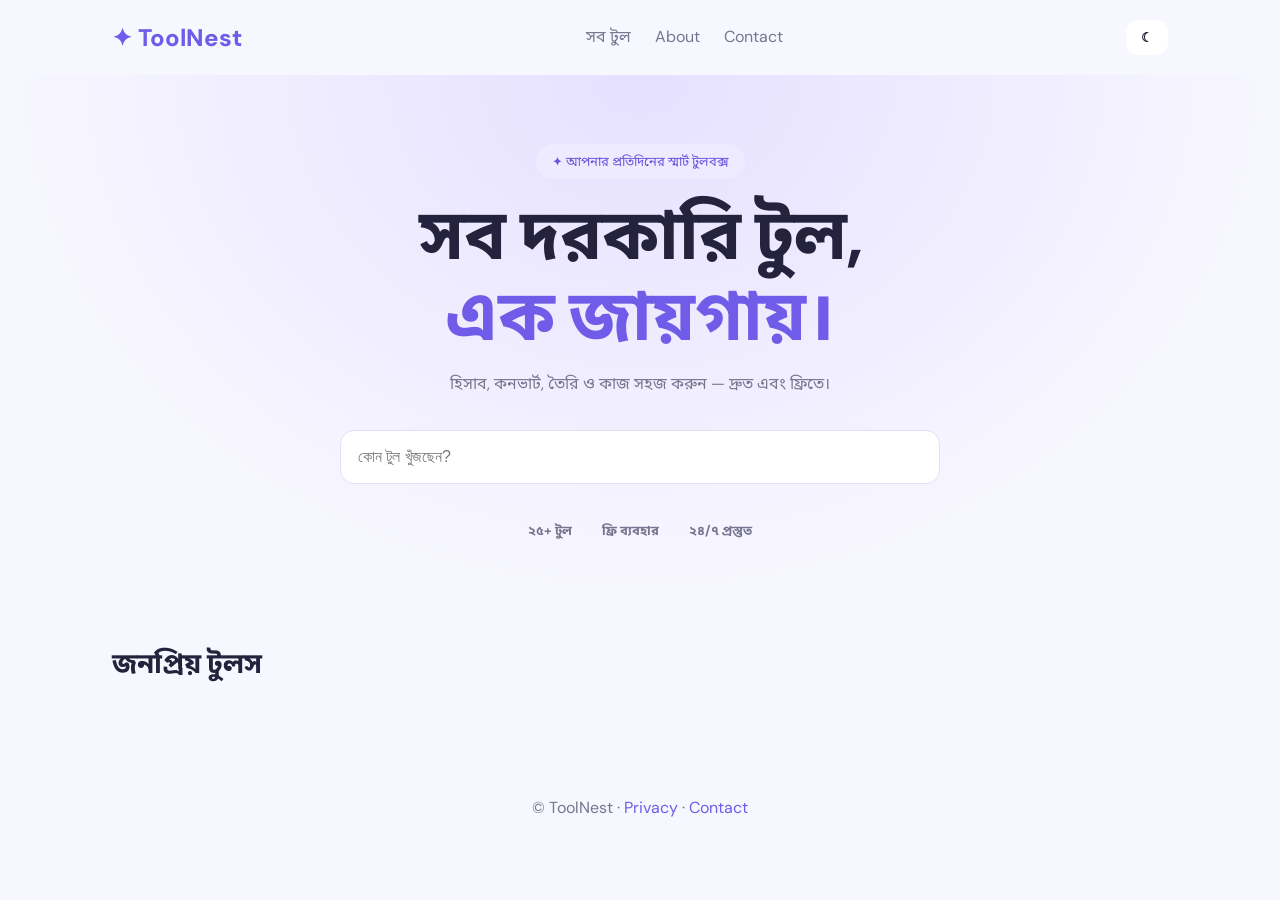
==== index.html @ 1d4c2e09 "Add files via upload" ====
<!doctype html>
<html lang="bn"><head><meta charset="utf-8"><meta name="viewport" content="width=device-width,initial-scale=1">
<title>ToolNest — দরকারি সব টুল এক জায়গায়</title><link rel="stylesheet" href="style.css"></head>
<body><header><a class="logo" href="#">✦ ToolNest</a><nav><a href="#tools">সব টুল</a><a href="about.html">About</a><a href="contact.html">Contact</a></nav><button id="theme">☾</button></header>
<section class="hero"><span class="tag">✦ আপনার প্রতিদিনের স্মার্ট টুলবক্স</span><h1>সব দরকারি টুল,<br><em>এক জায়গায়।</em></h1><p>হিসাব, কনভার্ট, তৈরি ও কাজ সহজ করুন — দ্রুত এবং ফ্রিতে।</p><input id="search" placeholder="কোন টুল খুঁজছেন?"><div class="stats"><b>২৫+ টুল</b><b>ফ্রি ব্যবহার</b><b>২৪/৭ প্রস্তুত</b></div></section>
<main id="tools"><h2>জনপ্রিয় টুলস</h2><div id="categories"></div><div id="grid" class="grid"></div></main>
<footer>© <span id="year"></span> ToolNest · <a href="privacy.html">Privacy</a> · <a href="contact.html">Contact</a></footer>
<div id="modal" class="overlay hidden"><section class="dialog"><button id="close" class="close">×</button><h2 id="toolTitle"></h2><p id="desc"></p><div id="fields"></div><button id="run">হিসাব করুন</button><div id="result"></div></section></div>
<script src="script.js"></script></body></html>
---- style.css ----
@import url('https://fonts.googleapis.com/css2?family=DM+Sans:wght@400;600;700;800&family=Noto+Sans+Bengali:wght@400;500;700&display=swap');
:root{--bg:#f7f7ff;--card:#fff;--ink:#24223c;--muted:#77758f;--purple:#705ce8}*{box-sizing:border-box}body{margin:0;background:var(--bg);color:var(--ink);font-family:'DM Sans','Noto Sans Bengali',sans-serif}body.dark{--bg:#151529;--card:#23233d;--ink:#f7f5ff;--muted:#b8b5ce}header{height:75px;max-width:1100px;margin:auto;padding:0 22px;display:flex;align-items:center;justify-content:space-between}.logo{font-size:24px;font-weight:800;color:var(--purple);text-decoration:none}nav{display:flex;gap:24px}a{color:var(--purple);text-decoration:none}nav a{color:var(--muted)}button{cursor:pointer;border:0;border-radius:12px;padding:10px 15px;background:var(--purple);color:white;font-weight:700}#theme{background:var(--card);color:var(--ink)}.hero{text-align:center;padding:75px 20px 65px;background:radial-gradient(ellipse at top,#e6e0ff,transparent 70%)}.tag{background:#eeeaff;color:#6854dc;padding:9px 16px;border-radius:30px;font-size:13px}.hero h1{font-size:clamp(42px,7vw,70px);line-height:1.15;margin:25px 0 12px}.hero em{font-style:normal;color:var(--purple)}.hero p{color:var(--muted)}#search{width:min(600px,95%);padding:17px;border:1px solid #e2def5;border-radius:14px;margin:18px auto;font-size:16px}.stats{display:flex;justify-content:center;gap:30px;color:var(--muted);font-size:13px;margin-top:20px}main{max-width:1100px;margin:40px auto;padding:0 22px}h2{font-size:28px}#categories{display:flex;gap:8px;overflow:auto;margin:20px 0}#categories button{background:var(--card);color:var(--muted);white-space:nowrap;border:1px solid #e7e4f3}#categories button.active{background:var(--purple);color:white}.grid{display:grid;grid-template-columns:repeat(4,1fr);gap:15px}.tool{background:var(--card);padding:20px;border:1px solid #eae8f3;border-radius:17px;text-align:left;color:var(--ink);min-height:140px}.tool:hover{transform:translateY(-3px);box-shadow:0 12px 30px #5144a51c}.ico{font-size:25px}.tool h3{margin:12px 0 5px}.tool p{font-size:12px;color:var(--muted);margin:0;line-height:1.5}footer{text-align:center;padding:30px;color:var(--muted)}.overlay{position:fixed;inset:0;background:#111126aa;display:grid;place-items:center;padding:18px}.hidden{display:none!important}.dialog{position:relative;background:var(--card);color:var(--ink);padding:30px;border-radius:20px;width:min(500px,100%);max-height:90vh;overflow:auto}.close{position:absolute;right:15px;top:15px;background:#eeeaff;color:#4b3cb5;font-size:20px}#fields{display:grid;gap:12px;margin:20px 0}#fields label{display:grid;gap:6px;font-size:13px;color:var(--muted)}#fields input,#fields textarea,#fields select{padding:12px;border:1px solid #ddd9ed;border-radius:10px;background:var(--bg);color:var(--ink);font:inherit}#result{margin-top:18px;padding:14px;border-radius:12px;background:var(--bg);line-height:1.7;overflow-wrap:anywhere}@media(max-width:800px){.grid{grid-template-columns:repeat(2,1fr)}}@media(max-width:480px){nav{display:none}.grid{grid-template-columns:1fr}.hero{padding-top:55px}.stats{gap:12px;font-size:11px}}
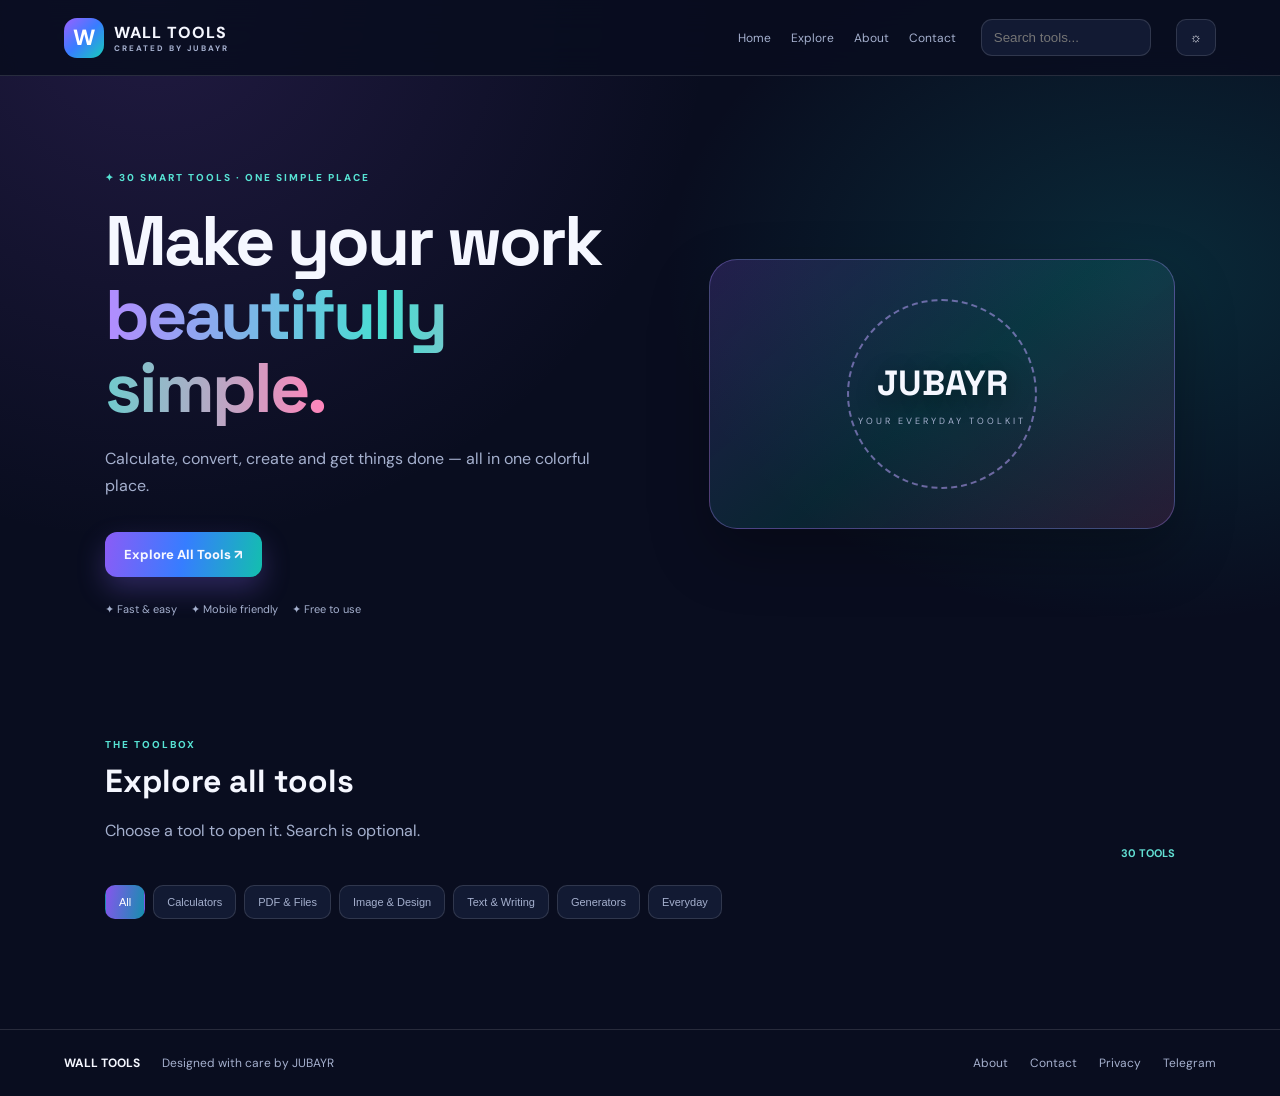
==== commit acd183ec: "Add files via upload" ====
--- a/index.html
+++ b/index.html
@@ -1,9 +1,9 @@
 <!doctype html>
-<html lang="bn"><head><meta charset="utf-8"><meta name="viewport" content="width=device-width,initial-scale=1">
-<title>ToolNest — দরকারি সব টুল এক জায়গায়</title><link rel="stylesheet" href="style.css"></head>
-<body><header><a class="logo" href="#">✦ ToolNest</a><nav><a href="#tools">সব টুল</a><a href="about.html">About</a><a href="contact.html">Contact</a></nav><button id="theme">☾</button></header>
-<section class="hero"><span class="tag">✦ আপনার প্রতিদিনের স্মার্ট টুলবক্স</span><h1>সব দরকারি টুল,<br><em>এক জায়গায়।</em></h1><p>হিসাব, কনভার্ট, তৈরি ও কাজ সহজ করুন — দ্রুত এবং ফ্রিতে।</p><input id="search" placeholder="কোন টুল খুঁজছেন?"><div class="stats"><b>২৫+ টুল</b><b>ফ্রি ব্যবহার</b><b>২৪/৭ প্রস্তুত</b></div></section>
-<main id="tools"><h2>জনপ্রিয় টুলস</h2><div id="categories"></div><div id="grid" class="grid"></div></main>
-<footer>© <span id="year"></span> ToolNest · <a href="privacy.html">Privacy</a> · <a href="contact.html">Contact</a></footer>
-<div id="modal" class="overlay hidden"><section class="dialog"><button id="close" class="close">×</button><h2 id="toolTitle"></h2><p id="desc"></p><div id="fields"></div><button id="run">হিসাব করুন</button><div id="result"></div></section></div>
-<script src="script.js"></script></body></html>+<html lang="en"><head><meta charset="utf-8"><meta name="viewport" content="width=device-width,initial-scale=1"><meta name="theme-color" content="#090d1f"><title>WALL TOOLS | JUBAYR</title><meta name="description" content="30 useful tools in one place."><link rel="stylesheet" href="style.css"></head>
+<body>
+<header class="top"><a class="brand" href="index.html"><span class="logo">W</span><span>WALL TOOLS<small>CREATED BY JUBAYR</small></span></a><nav><a href="index.html">Home</a><a href="#tools">Explore</a><a href="about.html">About</a><a href="contact.html">Contact</a></nav><input id="search" class="search" placeholder="Search tools..." aria-label="Search tools"><button id="theme" class="theme" aria-label="Toggle theme">☼</button></header>
+<main><section class="hero"><div><p class="eyebrow">✦ 30 SMART TOOLS · ONE SIMPLE PLACE</p><h1>Make your work<br><span>beautifully simple.</span></h1><p class="intro">Calculate, convert, create and get things done — all in one colorful place.</p><a class="cta" href="#tools">Explore All Tools ↗</a><p class="note">✦ Fast & easy　 ✦ Mobile friendly　 ✦ Free to use</p></div><div class="art"><div class="orb"></div><strong>JUBAYR</strong><small>YOUR EVERYDAY TOOLKIT</small></div></section>
+<section class="section" id="tools"><div class="heading"><div><p class="eyebrow">THE TOOLBOX</p><h2>Explore all tools</h2><p class="muted">Choose a tool to open it. Search is optional.</p></div><b id="count">30 TOOLS</b></div>
+<div class="filters"><button class="active" data-cat="All">All</button><button data-cat="Calculators">Calculators</button><button data-cat="PDF & Files">PDF & Files</button><button data-cat="Image & Design">Image & Design</button><button data-cat="Text & Writing">Text & Writing</button><button data-cat="Generators">Generators</button><button data-cat="Everyday">Everyday</button></div><div class="grid" id="grid"></div><p id="empty" class="muted" hidden>No matching tools found.</p></section></main>
+<footer><b>WALL TOOLS</b><span>Designed with care by JUBAYR</span><a href="about.html">About</a><a href="contact.html">Contact</a><a href="privacy.html">Privacy</a><a href="https://t.me/jubayr1220" target="_blank" rel="noopener">Telegram</a></footer>
+<div class="backdrop" id="modal" hidden><section class="modal"><button id="close" class="close">✕</button><div id="toolIcon" class="modalicon">✦</div><p class="eyebrow" id="toolCat"></p><h2 id="toolName"></h2><p id="toolDesc" class="muted"></p><div id="work"></div></section></div><script src="app.js"></script></body></html>
--- a/style.css
+++ b/style.css
@@ -1,2 +1,2 @@
-@import url('https://fonts.googleapis.com/css2?family=DM+Sans:wght@400;600;700;800&family=Noto+Sans+Bengali:wght@400;500;700&display=swap');
-:root{--bg:#f7f7ff;--card:#fff;--ink:#24223c;--muted:#77758f;--purple:#705ce8}*{box-sizing:border-box}body{margin:0;background:var(--bg);color:var(--ink);font-family:'DM Sans','Noto Sans Bengali',sans-serif}body.dark{--bg:#151529;--card:#23233d;--ink:#f7f5ff;--muted:#b8b5ce}header{height:75px;max-width:1100px;margin:auto;padding:0 22px;display:flex;align-items:center;justify-content:space-between}.logo{font-size:24px;font-weight:800;color:var(--purple);text-decoration:none}nav{display:flex;gap:24px}a{color:var(--purple);text-decoration:none}nav a{color:var(--muted)}button{cursor:pointer;border:0;border-radius:12px;padding:10px 15px;background:var(--purple);color:white;font-weight:700}#theme{background:var(--card);color:var(--ink)}.hero{text-align:center;padding:75px 20px 65px;background:radial-gradient(ellipse at top,#e6e0ff,transparent 70%)}.tag{background:#eeeaff;color:#6854dc;padding:9px 16px;border-radius:30px;font-size:13px}.hero h1{font-size:clamp(42px,7vw,70px);line-height:1.15;margin:25px 0 12px}.hero em{font-style:normal;color:var(--purple)}.hero p{color:var(--muted)}#search{width:min(600px,95%);padding:17px;border:1px solid #e2def5;border-radius:14px;margin:18px auto;font-size:16px}.stats{display:flex;justify-content:center;gap:30px;color:var(--muted);font-size:13px;margin-top:20px}main{max-width:1100px;margin:40px auto;padding:0 22px}h2{font-size:28px}#categories{display:flex;gap:8px;overflow:auto;margin:20px 0}#categories button{background:var(--card);color:var(--muted);white-space:nowrap;border:1px solid #e7e4f3}#categories button.active{background:var(--purple);color:white}.grid{display:grid;grid-template-columns:repeat(4,1fr);gap:15px}.tool{background:var(--card);padding:20px;border:1px solid #eae8f3;border-radius:17px;text-align:left;color:var(--ink);min-height:140px}.tool:hover{transform:translateY(-3px);box-shadow:0 12px 30px #5144a51c}.ico{font-size:25px}.tool h3{margin:12px 0 5px}.tool p{font-size:12px;color:var(--muted);margin:0;line-height:1.5}footer{text-align:center;padding:30px;color:var(--muted)}.overlay{position:fixed;inset:0;background:#111126aa;display:grid;place-items:center;padding:18px}.hidden{display:none!important}.dialog{position:relative;background:var(--card);color:var(--ink);padding:30px;border-radius:20px;width:min(500px,100%);max-height:90vh;overflow:auto}.close{position:absolute;right:15px;top:15px;background:#eeeaff;color:#4b3cb5;font-size:20px}#fields{display:grid;gap:12px;margin:20px 0}#fields label{display:grid;gap:6px;font-size:13px;color:var(--muted)}#fields input,#fields textarea,#fields select{padding:12px;border:1px solid #ddd9ed;border-radius:10px;background:var(--bg);color:var(--ink);font:inherit}#result{margin-top:18px;padding:14px;border-radius:12px;background:var(--bg);line-height:1.7;overflow-wrap:anywhere}@media(max-width:800px){.grid{grid-template-columns:repeat(2,1fr)}}@media(max-width:480px){nav{display:none}.grid{grid-template-columns:1fr}.hero{padding-top:55px}.stats{gap:12px;font-size:11px}}+@import url('https://fonts.googleapis.com/css2?family=DM+Sans:wght@400;500;600;700;800&family=Space+Grotesk:wght@500;600;700&display=swap');
+:root{--bg:#090d1f;--panel:#121a33;--panel2:#1b2748;--txt:#f5f7ff;--muted:#a5b0ce;--line:#ffffff20;--accent:#9b75ff}*{box-sizing:border-box}html{scroll-behavior:smooth;scroll-padding-top:90px}body{margin:0;background:radial-gradient(ellipse at 12% 0%,#7448bb38,transparent 35%),radial-gradient(ellipse at 90% 25%,#0cb7b52b,transparent 30%),var(--bg);color:var(--txt);font-family:'DM Sans',sans-serif}body.light{--bg:#f4f6ff;--panel:#fff;--panel2:#edf0ff;--txt:#171b35;--muted:#68718d;--line:#28345b25;background:var(--bg)}a{color:inherit;text-decoration:none}.top{height:76px;position:sticky;top:0;z-index:5;display:flex;align-items:center;gap:25px;padding:0 5%;border-bottom:1px solid var(--line);background:color-mix(in srgb,var(--bg) 88%,transparent);backdrop-filter:blur(16px)}.brand{display:flex;align-items:center;gap:10px;font-weight:800;letter-spacing:1px}.brand small{display:block;color:var(--muted);font-size:8px;letter-spacing:2px}.logo{display:grid;place-items:center;width:40px;height:40px;border-radius:13px;background:linear-gradient(135deg,#9b60ff,#387dff,#16cdbb);color:white;font-size:22px}.top nav{display:flex;gap:20px;margin-left:auto}.top nav a,footer a{font-size:12px;color:var(--muted)}.top nav a:hover,footer a:hover{color:#53e2d2}.search{width:170px;padding:10px 12px;border:1px solid var(--line);border-radius:11px;background:var(--panel);color:var(--txt);outline:none}.theme,.filters button,.close{border:1px solid var(--line);border-radius:10px;background:var(--panel);color:var(--txt);padding:10px 13px;cursor:pointer}.hero{max-width:1120px;margin:auto;padding:85px 25px 65px;display:grid;grid-template-columns:1.1fr .9fr;gap:35px;align-items:center;min-height:470px}.eyebrow{color:#57e3d4;font-size:10px;font-weight:800;letter-spacing:2px}.hero h1{font:700 clamp(42px,6vw,70px)/1.05 'Space Grotesk';letter-spacing:-3px;margin:20px 0}.hero h1 span{background:linear-gradient(90deg,#b38bff,#48ded2,#ff85bb);background-clip:text;color:transparent}.intro,.muted{color:var(--muted);line-height:1.7}.intro{max-width:490px}.cta{display:inline-block;margin-top:17px;padding:14px 19px;border-radius:12px;background:linear-gradient(100deg,#8b5cf6,#367dff,#13bfae);font-weight:800;font-size:13px;box-shadow:0 12px 28px #7559d955}.note{font-size:11px;color:var(--muted);margin-top:25px}.art{height:270px;border:1px solid #a88cff55;border-radius:28px;background:linear-gradient(140deg,#8b5cf633,#13cdbb20,#ec489922);display:flex;flex-direction:column;justify-content:center;align-items:center;position:relative;overflow:hidden;box-shadow:0 25px 60px #0004}.orb{position:absolute;width:190px;height:190px;border:2px dashed #bca4ff88;border-radius:50%;animation:spin 28s linear infinite}.art strong{font:700 35px 'Space Grotesk';z-index:1;text-shadow:0 5px 25px #0007}.art small{z-index:1;margin-top:10px;letter-spacing:3px;color:var(--muted);font-size:9px}@keyframes spin{to{transform:rotate(360deg)}}.section{max-width:1120px;margin:auto;padding:35px 25px 85px}.heading{display:flex;align-items:end;justify-content:space-between}.heading h2{font:700 32px 'Space Grotesk';margin:8px 0}.heading> b{font-size:11px;color:#62dfd3}.filters{display:flex;gap:8px;flex-wrap:wrap;margin:25px 0}.filters button{font-size:11px;color:var(--muted)}.filters button.active,.filters button:hover{background:linear-gradient(100deg,#8755ed,#168fae);color:white;border-color:transparent}.grid{display:grid;grid-template-columns:repeat(4,1fr);gap:14px}.card{position:relative;text-align:left;padding:17px;border:1px solid var(--line);border-radius:17px;background:linear-gradient(145deg,var(--panel),var(--panel2));color:var(--txt);min-height:150px;cursor:pointer;transition:.22s;overflow:hidden}.card:hover{transform:translateY(-5px);border-color:#9b75ff;box-shadow:0 15px 32px #0003}.ico{display:grid;place-items:center;width:40px;height:40px;border-radius:13px;background:#8b5cf633;font-size:20px}.card h3{font-size:14px;margin:12px 0 5px}.card p{font-size:11px;color:var(--muted);line-height:1.5;margin:0}.card:after{content:'↗';position:absolute;right:15px;bottom:13px;color:#59ded3}.backdrop{position:fixed;inset:0;z-index:10;background:#02040bd9;display:grid;place-items:center;padding:18px}.backdrop[hidden]{display:none}.modal{width:min(520px,100%);max-height:85vh;overflow:auto;position:relative;padding:25px;border:1px solid var(--line);border-radius:22px;background:var(--panel);box-shadow:0 25px 80px #0008}.close{position:absolute;right:15px;top:15px}.modalicon{font-size:30px}.modal h2{margin:6px 0}.field{display:grid;gap:7px;margin:13px 0}.field label{font-size:12px;color:var(--muted)}.field input,.field textarea,.field select{width:100%;padding:11px;border:1px solid var(--line);border-radius:10px;background:var(--bg);color:var(--txt)}.field textarea{min-height:90px}.action{border:0;border-radius:10px;padding:11px 15px;background:linear-gradient(100deg,#8755ed,#168fae);color:white;font-weight:800;cursor:pointer}.result{white-space:pre-wrap;overflow-wrap:anywhere;padding:12px;margin-top:12px;border-radius:10px;background:var(--panel2);color:var(--txt)}footer{border-top:1px solid var(--line);padding:25px 5%;display:flex;gap:22px;align-items:center;flex-wrap:wrap;color:var(--muted);font-size:12px}footer b{color:var(--txt)}footer span{margin-right:auto}@media(max-width:800px){.top{gap:10px;padding:0 14px}.top nav{display:none}.search{margin-left:auto;width:135px}.hero{grid-template-columns:1fr;padding-top:55px}.art{height:210px}.grid{grid-template-columns:repeat(3,1fr)}}@media(max-width:560px){.grid{grid-template-columns:repeat(2,1fr);gap:9px}.card{padding:13px;min-height:145px}.hero{padding-left:17px;padding-right:17px}.section{padding-left:15px;padding-right:15px}.heading h2{font-size:26px}.search{width:115px}.brand{font-size:12px}.brand small{font-size:7px}}
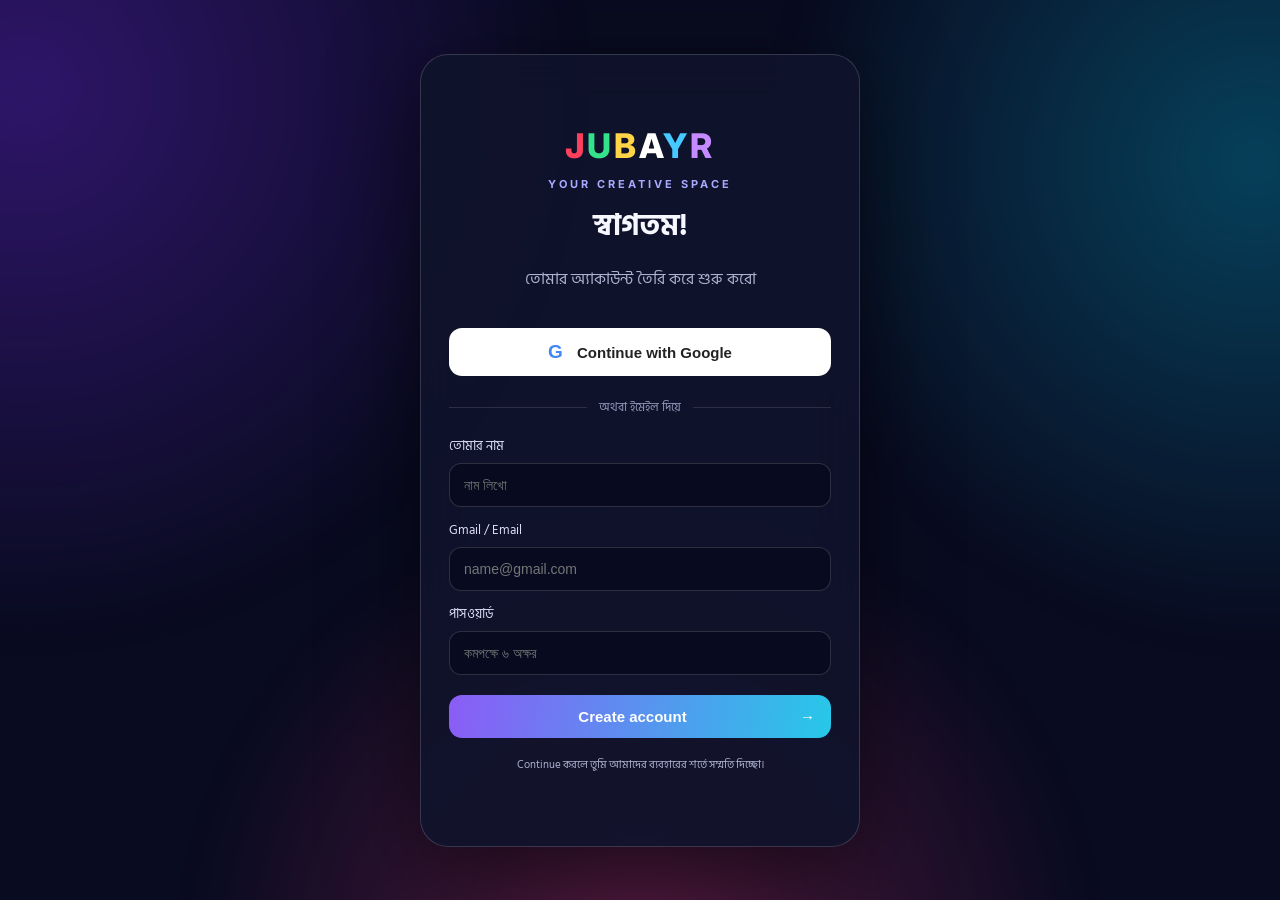
==== commit 14e5ce93: "Add files via upload" ====
--- a/index.html
+++ b/index.html
@@ -1,9 +1,22 @@
-<!doctype html>
-<html lang="en"><head><meta charset="utf-8"><meta name="viewport" content="width=device-width,initial-scale=1"><meta name="theme-color" content="#090d1f"><title>WALL TOOLS | JUBAYR</title><meta name="description" content="30 useful tools in one place."><link rel="stylesheet" href="style.css"></head>
-<body>
-<header class="top"><a class="brand" href="index.html"><span class="logo">W</span><span>WALL TOOLS<small>CREATED BY JUBAYR</small></span></a><nav><a href="index.html">Home</a><a href="#tools">Explore</a><a href="about.html">About</a><a href="contact.html">Contact</a></nav><input id="search" class="search" placeholder="Search tools..." aria-label="Search tools"><button id="theme" class="theme" aria-label="Toggle theme">☼</button></header>
-<main><section class="hero"><div><p class="eyebrow">✦ 30 SMART TOOLS · ONE SIMPLE PLACE</p><h1>Make your work<br><span>beautifully simple.</span></h1><p class="intro">Calculate, convert, create and get things done — all in one colorful place.</p><a class="cta" href="#tools">Explore All Tools ↗</a><p class="note">✦ Fast & easy　 ✦ Mobile friendly　 ✦ Free to use</p></div><div class="art"><div class="orb"></div><strong>JUBAYR</strong><small>YOUR EVERYDAY TOOLKIT</small></div></section>
-<section class="section" id="tools"><div class="heading"><div><p class="eyebrow">THE TOOLBOX</p><h2>Explore all tools</h2><p class="muted">Choose a tool to open it. Search is optional.</p></div><b id="count">30 TOOLS</b></div>
-<div class="filters"><button class="active" data-cat="All">All</button><button data-cat="Calculators">Calculators</button><button data-cat="PDF & Files">PDF & Files</button><button data-cat="Image & Design">Image & Design</button><button data-cat="Text & Writing">Text & Writing</button><button data-cat="Generators">Generators</button><button data-cat="Everyday">Everyday</button></div><div class="grid" id="grid"></div><p id="empty" class="muted" hidden>No matching tools found.</p></section></main>
-<footer><b>WALL TOOLS</b><span>Designed with care by JUBAYR</span><a href="about.html">About</a><a href="contact.html">Contact</a><a href="privacy.html">Privacy</a><a href="https://t.me/jubayr1220" target="_blank" rel="noopener">Telegram</a></footer>
-<div class="backdrop" id="modal" hidden><section class="modal"><button id="close" class="close">✕</button><div id="toolIcon" class="modalicon">✦</div><p class="eyebrow" id="toolCat"></p><h2 id="toolName"></h2><p id="toolDesc" class="muted"></p><div id="work"></div></section></div><script src="app.js"></script></body></html>+<!DOCTYPE html>
+<html lang="bn"><head><meta charset="UTF-8"><meta name="viewport" content="width=device-width,initial-scale=1"><title>JUBAYR — Your Creative Space</title><link rel="stylesheet" href="style.css"></head>
+<body><div class="ambient"></div>
+<main id="authPage" class="auth-wrap"><section class="auth-card">
+<div class="horse-track"><div class="horse">🐎</div></div>
+<div class="brand"><span>J</span><span>U</span><span>B</span><span>A</span><span>Y</span><span>R</span></div>
+<p class="eyebrow">YOUR CREATIVE SPACE</p><h1>স্বাগতম!</h1><p class="muted">তোমার অ্যাকাউন্ট তৈরি করে শুরু করো</p>
+<button class="google-btn" id="googleBtn"><b>G</b> Continue with Google</button>
+<div class="divider"><span>অথবা ইমেইল দিয়ে</span></div>
+<form id="signupForm"><label>তোমার নাম</label><input id="name" placeholder="নাম লিখো" required>
+<label>Gmail / Email</label><input id="email" type="email" placeholder="name@gmail.com" required>
+<label>পাসওয়ার্ড</label><input id="password" type="password" minlength="6" placeholder="কমপক্ষে ৬ অক্ষর" required>
+<button class="primary" type="submit">Create account <span>→</span></button></form>
+<p class="tiny">Continue করলে তুমি আমাদের ব্যবহারের শর্তে সম্মতি দিচ্ছো।</p><p id="authMessage" class="message"></p></section></main>
+<section id="processing" class="processing hidden"><div class="brand big"><span>J</span><span>U</span><span>B</span><span>A</span><span>Y</span><span>R</span></div><div class="falling">✦　✧　✦</div><h2>তোমার স্পেস তৈরি হচ্ছে...</h2><div class="progress"><i></i></div></section>
+<div id="app" class="app hidden"><header><div class="brand small"><span>J</span><span>U</span><span>B</span><span>A</span><span>Y</span><span>R</span></div><button id="logout" class="ghost">Log out ↗</button></header>
+<section class="welcome"><p class="eyebrow">WELCOME TO YOUR SPACE</p><h1 id="welcomeTitle">তোমাকে স্বাগতম!</h1><p>আজ তুমি কী করতে চাও?</p></section>
+<section class="prompt-grid"><article class="prompt-card"><div class="icon">🚀</div><h2>Your plans</h2><p>তোমার পরবর্তী পরিকল্পনা কী?</p><button class="outline">পরিকল্পনা তৈরি করো ↗</button></article>
+<article class="prompt-card"><div class="icon">📚</div><h2>তুমি কী শিখতে চাও?</h2><p>নতুন কিছু শেখার যাত্রা শুরু করো।</p><button class="outline">শেখা শুরু করো ↗</button></article>
+<article class="prompt-card"><div class="icon">🎨</div><h2>তুমি কী বানাতে চাও?</h2><p>তোমার আইডিয়াকে বাস্তবে রূপ দাও।</p><button class="outline">কিছু তৈরি করো ↗</button></article></section>
+<section class="lower"><nav><button class="nav active" data-tab="tools">🧰 Tools</button><button class="nav" data-tab="profile">👤 Profile</button><button class="nav" data-tab="settings">⚙ Settings</button></nav><div id="panel"><h2>তোমার Tools</h2><p>তোমার কাজের জন্য দরকারি টুলগুলো এখানে যোগ করা যাবে।</p><div class="tool-chip">✨ Creative tools</div><div class="tool-chip">📝 Writing tools</div><div class="tool-chip">💡 Idea tools</div></div></section></div>
+<script src="app.js"></script></body></html>
--- a/style.css
+++ b/style.css
@@ -1,2 +1,2 @@
-@import url('https://fonts.googleapis.com/css2?family=DM+Sans:wght@400;500;600;700;800&family=Space+Grotesk:wght@500;600;700&display=swap');
-:root{--bg:#090d1f;--panel:#121a33;--panel2:#1b2748;--txt:#f5f7ff;--muted:#a5b0ce;--line:#ffffff20;--accent:#9b75ff}*{box-sizing:border-box}html{scroll-behavior:smooth;scroll-padding-top:90px}body{margin:0;background:radial-gradient(ellipse at 12% 0%,#7448bb38,transparent 35%),radial-gradient(ellipse at 90% 25%,#0cb7b52b,transparent 30%),var(--bg);color:var(--txt);font-family:'DM Sans',sans-serif}body.light{--bg:#f4f6ff;--panel:#fff;--panel2:#edf0ff;--txt:#171b35;--muted:#68718d;--line:#28345b25;background:var(--bg)}a{color:inherit;text-decoration:none}.top{height:76px;position:sticky;top:0;z-index:5;display:flex;align-items:center;gap:25px;padding:0 5%;border-bottom:1px solid var(--line);background:color-mix(in srgb,var(--bg) 88%,transparent);backdrop-filter:blur(16px)}.brand{display:flex;align-items:center;gap:10px;font-weight:800;letter-spacing:1px}.brand small{display:block;color:var(--muted);font-size:8px;letter-spacing:2px}.logo{display:grid;place-items:center;width:40px;height:40px;border-radius:13px;background:linear-gradient(135deg,#9b60ff,#387dff,#16cdbb);color:white;font-size:22px}.top nav{display:flex;gap:20px;margin-left:auto}.top nav a,footer a{font-size:12px;color:var(--muted)}.top nav a:hover,footer a:hover{color:#53e2d2}.search{width:170px;padding:10px 12px;border:1px solid var(--line);border-radius:11px;background:var(--panel);color:var(--txt);outline:none}.theme,.filters button,.close{border:1px solid var(--line);border-radius:10px;background:var(--panel);color:var(--txt);padding:10px 13px;cursor:pointer}.hero{max-width:1120px;margin:auto;padding:85px 25px 65px;display:grid;grid-template-columns:1.1fr .9fr;gap:35px;align-items:center;min-height:470px}.eyebrow{color:#57e3d4;font-size:10px;font-weight:800;letter-spacing:2px}.hero h1{font:700 clamp(42px,6vw,70px)/1.05 'Space Grotesk';letter-spacing:-3px;margin:20px 0}.hero h1 span{background:linear-gradient(90deg,#b38bff,#48ded2,#ff85bb);background-clip:text;color:transparent}.intro,.muted{color:var(--muted);line-height:1.7}.intro{max-width:490px}.cta{display:inline-block;margin-top:17px;padding:14px 19px;border-radius:12px;background:linear-gradient(100deg,#8b5cf6,#367dff,#13bfae);font-weight:800;font-size:13px;box-shadow:0 12px 28px #7559d955}.note{font-size:11px;color:var(--muted);margin-top:25px}.art{height:270px;border:1px solid #a88cff55;border-radius:28px;background:linear-gradient(140deg,#8b5cf633,#13cdbb20,#ec489922);display:flex;flex-direction:column;justify-content:center;align-items:center;position:relative;overflow:hidden;box-shadow:0 25px 60px #0004}.orb{position:absolute;width:190px;height:190px;border:2px dashed #bca4ff88;border-radius:50%;animation:spin 28s linear infinite}.art strong{font:700 35px 'Space Grotesk';z-index:1;text-shadow:0 5px 25px #0007}.art small{z-index:1;margin-top:10px;letter-spacing:3px;color:var(--muted);font-size:9px}@keyframes spin{to{transform:rotate(360deg)}}.section{max-width:1120px;margin:auto;padding:35px 25px 85px}.heading{display:flex;align-items:end;justify-content:space-between}.heading h2{font:700 32px 'Space Grotesk';margin:8px 0}.heading> b{font-size:11px;color:#62dfd3}.filters{display:flex;gap:8px;flex-wrap:wrap;margin:25px 0}.filters button{font-size:11px;color:var(--muted)}.filters button.active,.filters button:hover{background:linear-gradient(100deg,#8755ed,#168fae);color:white;border-color:transparent}.grid{display:grid;grid-template-columns:repeat(4,1fr);gap:14px}.card{position:relative;text-align:left;padding:17px;border:1px solid var(--line);border-radius:17px;background:linear-gradient(145deg,var(--panel),var(--panel2));color:var(--txt);min-height:150px;cursor:pointer;transition:.22s;overflow:hidden}.card:hover{transform:translateY(-5px);border-color:#9b75ff;box-shadow:0 15px 32px #0003}.ico{display:grid;place-items:center;width:40px;height:40px;border-radius:13px;background:#8b5cf633;font-size:20px}.card h3{font-size:14px;margin:12px 0 5px}.card p{font-size:11px;color:var(--muted);line-height:1.5;margin:0}.card:after{content:'↗';position:absolute;right:15px;bottom:13px;color:#59ded3}.backdrop{position:fixed;inset:0;z-index:10;background:#02040bd9;display:grid;place-items:center;padding:18px}.backdrop[hidden]{display:none}.modal{width:min(520px,100%);max-height:85vh;overflow:auto;position:relative;padding:25px;border:1px solid var(--line);border-radius:22px;background:var(--panel);box-shadow:0 25px 80px #0008}.close{position:absolute;right:15px;top:15px}.modalicon{font-size:30px}.modal h2{margin:6px 0}.field{display:grid;gap:7px;margin:13px 0}.field label{font-size:12px;color:var(--muted)}.field input,.field textarea,.field select{width:100%;padding:11px;border:1px solid var(--line);border-radius:10px;background:var(--bg);color:var(--txt)}.field textarea{min-height:90px}.action{border:0;border-radius:10px;padding:11px 15px;background:linear-gradient(100deg,#8755ed,#168fae);color:white;font-weight:800;cursor:pointer}.result{white-space:pre-wrap;overflow-wrap:anywhere;padding:12px;margin-top:12px;border-radius:10px;background:var(--panel2);color:var(--txt)}footer{border-top:1px solid var(--line);padding:25px 5%;display:flex;gap:22px;align-items:center;flex-wrap:wrap;color:var(--muted);font-size:12px}footer b{color:var(--txt)}footer span{margin-right:auto}@media(max-width:800px){.top{gap:10px;padding:0 14px}.top nav{display:none}.search{margin-left:auto;width:135px}.hero{grid-template-columns:1fr;padding-top:55px}.art{height:210px}.grid{grid-template-columns:repeat(3,1fr)}}@media(max-width:560px){.grid{grid-template-columns:repeat(2,1fr);gap:9px}.card{padding:13px;min-height:145px}.hero{padding-left:17px;padding-right:17px}.section{padding-left:15px;padding-right:15px}.heading h2{font-size:26px}.search{width:115px}.brand{font-size:12px}.brand small{font-size:7px}}+@import url('https://fonts.googleapis.com/css2?family=Hind+Siliguri:wght@400;500;600;700&family=Inter:wght@400;600;700;800&display=swap');
+:root{--bg:#090b20;--text:#f7f7ff;--muted:#aeb2d0;--line:#ffffff20}*{box-sizing:border-box}body{margin:0;min-height:100vh;background:var(--bg);color:var(--text);font-family:'Hind Siliguri',Inter,sans-serif;overflow-x:hidden}.ambient{position:fixed;inset:-30%;z-index:-1;background:radial-gradient(circle at 20% 25%,#7b2cff55,transparent 28%),radial-gradient(circle at 80% 30%,#00d5ff44,transparent 25%),radial-gradient(circle at 50% 85%,#ff3d8750,transparent 28%);filter:blur(25px);animation:drift 14s ease-in-out infinite alternate}@keyframes drift{to{transform:translate(5%,4%) rotate(8deg) scale(1.08)}}.auth-wrap{min-height:100vh;display:grid;place-items:center;padding:28px 16px}.auth-card{width:min(100%,440px);padding:28px;border:1px solid #ffffff28;border-radius:28px;background:#10132be8;box-shadow:0 25px 90px #0008;backdrop-filter:blur(20px);text-align:center}.horse-track{height:34px;overflow:hidden;position:relative}.horse{position:absolute;left:-50px;font-size:26px;animation:run 3s linear infinite}@keyframes run{to{left:110%}}.brand{font:800 34px Inter,sans-serif;letter-spacing:3px;margin:8px 0}.brand span:nth-child(1){color:#ff405c}.brand span:nth-child(2){color:#35e28c}.brand span:nth-child(3){color:#ffd447}.brand span:nth-child(4){color:#fff}.brand span:nth-child(5){color:#45c9ff}.brand span:nth-child(6){color:#c58aff}.eyebrow{font:700 11px Inter,sans-serif;letter-spacing:3px;color:#a8a9ff}.auth-card h1{font-size:30px;margin:8px 0 0}.muted,.tiny{color:var(--muted)}.google-btn,.primary,.outline,.ghost{border:0;border-radius:13px;padding:13px 16px;cursor:pointer;font:600 15px Arial,sans-serif}.google-btn{width:100%;margin:20px 0 14px;background:#fff;color:#222}.google-btn b{font:bold 19px Arial;color:#4285f4;margin-right:10px}.divider{display:flex;align-items:center;gap:12px;color:#9298ba;font-size:12px;margin:8px 0 18px}.divider:before,.divider:after{content:'';height:1px;background:var(--line);flex:1}form{text-align:left}label{display:block;font-size:13px;margin:12px 0 6px;color:#d9dcf6}input{width:100%;padding:13px 14px;border:1px solid #ffffff26;border-radius:12px;background:#080b20;color:white;outline:none;font:14px Arial,sans-serif}input:focus{border-color:#9d7cff;box-shadow:0 0 0 3px #9d7cff20}.primary{width:100%;margin-top:20px;background:linear-gradient(100deg,#8b5cf6,#27c8e8);color:#fff}.primary span{float:right}.tiny{font-size:11px;margin-top:18px}.message{font-size:13px;color:#ffd477;min-height:18px}.hidden{display:none!important}.processing{position:fixed;inset:0;display:grid;place-content:center;text-align:center;background:#090b20f5;z-index:5}.brand.big{font-size:58px;animation:brandfall 1.2s ease-in-out infinite alternate}@keyframes brandfall{to{transform:translateY(13px);filter:drop-shadow(0 10px 15px #9b65ff66)}}.falling{font-size:28px;color:#ffd447;animation:fall 1.3s infinite alternate}@keyframes fall{to{transform:translateY(20px);opacity:.3}}.progress{height:5px;width:240px;background:#ffffff22;border-radius:10px;margin:15px auto;overflow:hidden}.progress i{display:block;height:100%;width:40%;background:linear-gradient(90deg,#ff405c,#35e28c,#ffd447);animation:load 1.4s ease-in-out infinite}@keyframes load{to{transform:translateX(160%)}}.app{max-width:1050px;margin:auto;padding:22px}.app header{display:flex;align-items:center;justify-content:space-between;border-bottom:1px solid var(--line);padding-bottom:15px}.brand.small{font-size:25px}.ghost{background:#ffffff12;color:white}.welcome{padding:55px 0 25px}.welcome h1{font-size:clamp(30px,6vw,48px);margin:5px 0}.welcome p,.prompt-card p,#panel p{color:var(--muted)}.prompt-grid{display:grid;grid-template-columns:repeat(3,1fr);gap:16px}.prompt-card,.lower{background:#11152de8;border:1px solid var(--line);border-radius:20px;padding:22px}.icon{font-size:30px}.prompt-card h2{font-size:20px}.outline{background:#ffffff10;color:#fff;border:1px solid #ffffff25}.lower{margin:20px 0}nav{display:flex;gap:8px;flex-wrap:wrap;border-bottom:1px solid var(--line);padding-bottom:14px}.nav{background:transparent;color:#bfc3df;border:0;padding:10px 14px;border-radius:10px;cursor:pointer}.nav.active{background:#7660e833;color:white}#panel{padding:20px 4px}.tool-chip{display:inline-block;background:#ffffff12;border:1px solid var(--line);padding:10px 14px;border-radius:12px;margin:5px}@media(max-width:700px){.prompt-grid{grid-template-columns:1fr}.welcome{padding-top:35px}.auth-card{padding:22px}.brand.big{font-size:44px}}
